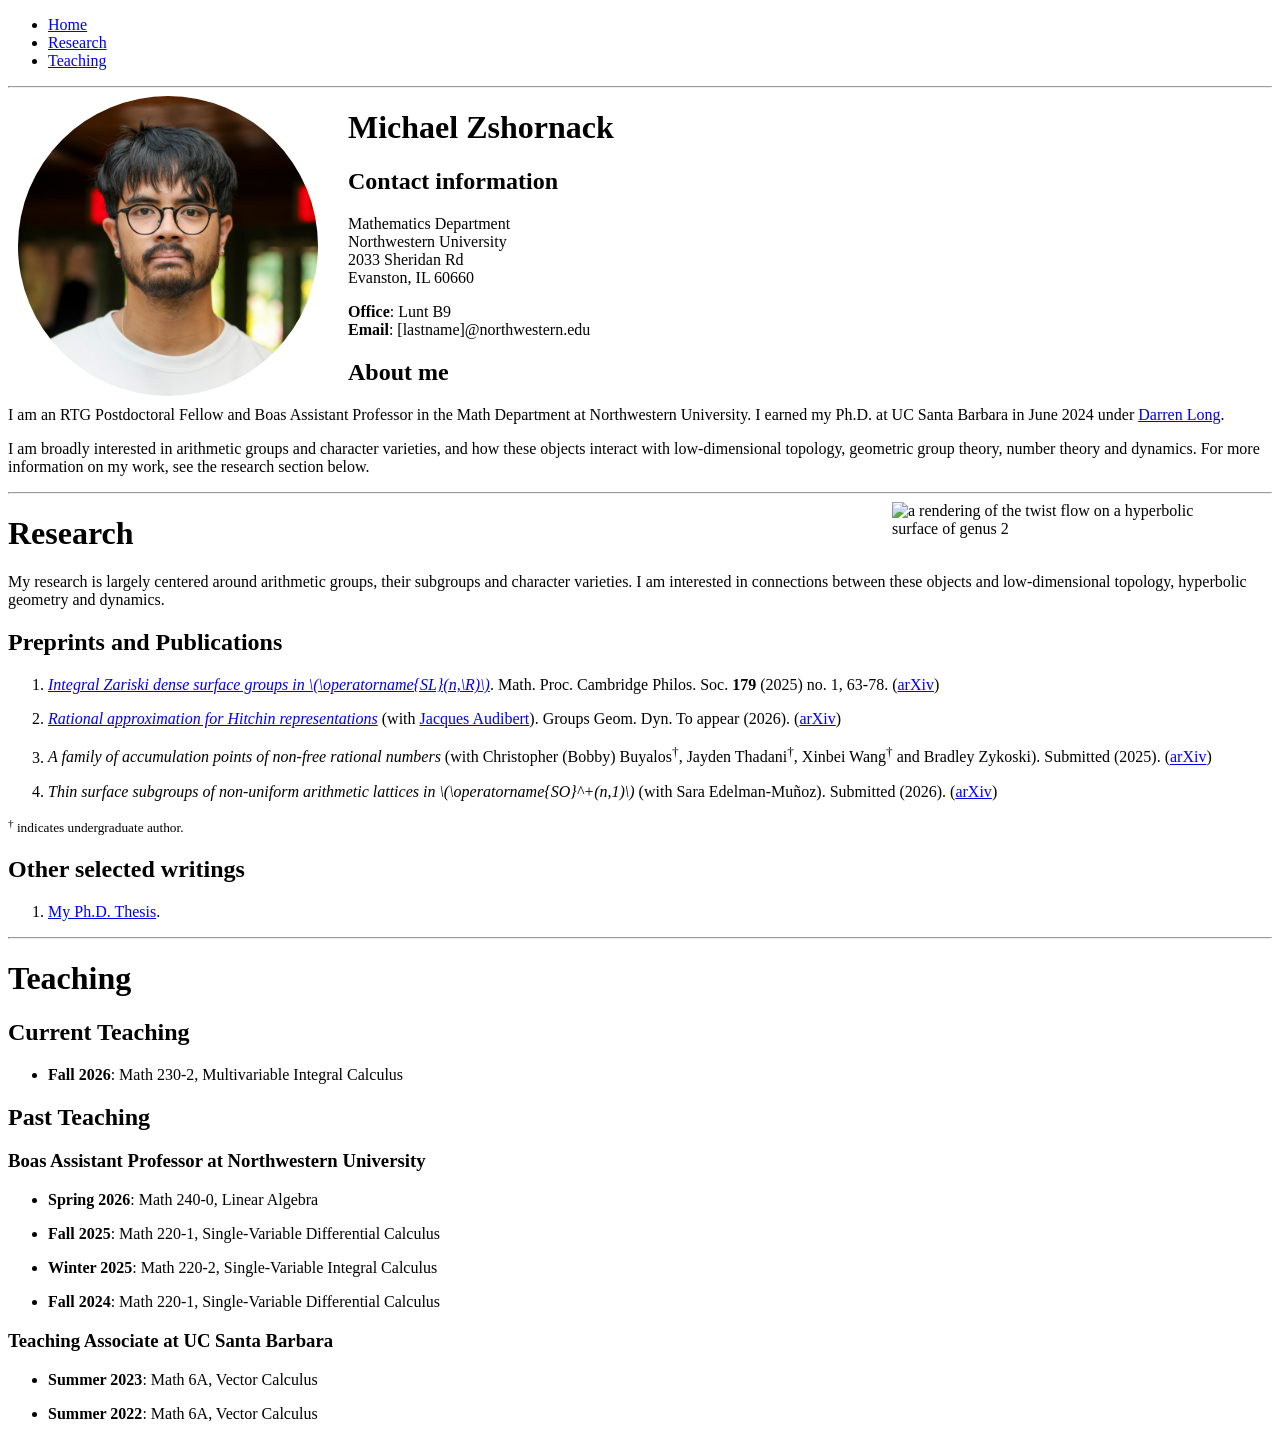
==== index.html @ 96bb4e3c "Update from https://github.com/mzshornack/personal_website/commit/6cad59f64ecd02c2e3050cb6d50b2bb902" ====
<!DOCTYPE html>
<html lang="en-us">
  <head>
	<meta name="generator" content="Hugo 0.163.3">
    <meta charset="utf-8">
    <meta name="viewport" content="width=device-width, initial-scale=1">
    <title>Home | Michael Zshornack&#39;s Homepage</title>
    <link rel="stylesheet" href="/css/style.css" />
    <link rel="stylesheet" href="/css/fonts.css" />
    
  </head>

  <body>
    <nav>
    <UL class="menu">
      
      <li><a href="/">Home</a></li>
      
      <li><a href="/#research">Research</a></li>
      
      <li><a href="/#teaching">Teaching</a></li>
      
    </UL>
    <hr/>
    </nav>




<img align="left" width="300" src="/images/profile.sq.png" style="margin: 0px 30px 0px 10px; border-radius:50%" alt="a photograph of Michael Zshornack">
<h1 id="michael-zshornack">Michael Zshornack</h1>
<h2 id="contact-information">Contact information</h2>
<p>Mathematics Department<br>
Northwestern University<br>
2033 Sheridan Rd<br>
Evanston, IL 60660</p>
<p><strong>Office</strong>: Lunt B9<br>
<strong>Email</strong>: [lastname]@northwestern.edu</p>
<h2 id="about-me">About me</h2>
<p>I am an RTG Postdoctoral Fellow and Boas Assistant Professor in the Math Department at Northwestern University. I earned my Ph.D. at UC Santa Barbara in June 2024 under <a href="https://web.math.ucsb.edu/~long/" target="_blank">Darren Long</a>.</p>
<p>I am broadly interested in arithmetic groups and character varieties, and how these objects interact with low-dimensional topology, geometric group theory, number theory and dynamics. For more information on my work, see the research section below.</p>
<hr>
<img align="right" width="350" src="images/twist.png" style="margin: 0px 30px 0px 30px;" alt="a rendering of the twist flow on a hyperbolic surface of genus 2">
<h1 id="research">Research</h1>
<p>My research is largely centered around arithmetic groups, their subgroups and character varieties. I am interested in connections between these objects and low-dimensional topology, hyperbolic geometry and dynamics.</p>
<h2 id="preprints-and-publications">Preprints and Publications</h2>
<ol>
<li>
<p><a href="https://doi.org/10.1017/S0305004125000295" target="_blank"><em>Integral Zariski dense surface groups in \(\operatorname{SL}(n,\R)\)</em></a>. Math. Proc. Cambridge Philos. Soc. <strong>179</strong> (2025) no. 1, 63-78. (<a href="https://arxiv.org/abs/2211.08616" target="_blank">arXiv</a>)</p>
</li>
<li>
<p><a href="https://doi.org/10.4171/ggd/969" target="_blank"><em>Rational approximation for Hitchin representations</em></a> (with <a href="https://sites.google.com/view/jacquesaudibert" target="_blank">Jacques Audibert</a>). Groups Geom. Dyn. To appear (2026). (<a href="https://arxiv.org/abs/2310.15121" target="_blank">arXiv</a>)</p>
</li>
<li>
<p><em>A family of accumulation points of non-free rational numbers</em> (with Christopher (Bobby) Buyalos<sup>†</sup>, Jayden Thadani<sup>†</sup>, Xinbei Wang<sup>†</sup> and Bradley Zykoski). Submitted (2025). (<a href="https://arxiv.org/abs/2511.10422" target="_blank">arXiv</a>)</p>
</li>
<li>
<p><em>Thin surface subgroups of non-uniform arithmetic lattices in \(\operatorname{SO}^+(n,1)\)</em> (with Sara Edelman-Muñoz). Submitted (2026). (<a href="https://arxiv.org/abs/2605.11129" target="_blank">arXiv</a>)</p>
</li>
</ol>
<p><small><sup>†</sup> indicates undergraduate author.</small></p>
<h2 id="other-selected-writings">Other selected writings</h2>
<ol>
<li><a href="https://escholarship.org/content/qt44d3k3nn/qt44d3k3nn_noSplash_32793198b9b200eecfd754f2f4ddc1bf.pdf" target="_blank">My Ph.D. Thesis</a>.</li>
</ol>
<hr>
<h1 id="teaching">Teaching</h1>
<h2 id="current-teaching">Current Teaching</h2>
<ul>
<li><strong>Fall 2026</strong>: Math 230-2, Multivariable Integral Calculus</li>
</ul>
<h2 id="past-teaching">Past Teaching</h2>
<h3 id="boas-assistant-professor-at-northwestern-university">Boas Assistant Professor at Northwestern University</h3>
<ul>
<li>
<p><strong>Spring 2026</strong>: Math 240-0, Linear Algebra</p>
</li>
<li>
<p><strong>Fall 2025</strong>: Math 220-1, Single-Variable Differential Calculus</p>
</li>
<li>
<p><strong>Winter 2025</strong>: Math 220-2, Single-Variable Integral Calculus</p>
</li>
<li>
<p><strong>Fall 2024</strong>: Math 220-1, Single-Variable Differential Calculus</p>
</li>
</ul>
<h3 id="teaching-associate-at-uc-santa-barbara">Teaching Associate at UC Santa Barbara</h3>
<ul>
<li>
<p><strong>Summer 2023</strong>: Math 6A, Vector Calculus</p>
</li>
<li>
<p><strong>Summer 2022</strong>: Math 6A, Vector Calculus</p>
</li>
</ul>


<ul>
  
  
  
</ul>

  <footer>
  <link rel="stylesheet" href="//cdn.jsdelivr.net/npm/katex/dist/katex.min.css">
<script src="//cdn.jsdelivr.net/npm/@xiee/utils/js/math-code.min.js" defer></script>
<script src="//cdn.jsdelivr.net/npm/katex/dist/katex.min.js" defer></script>
<script src="//cdn.jsdelivr.net/npm/katex/dist/contrib/auto-render.min.js" defer></script>
<script src="//cdn.jsdelivr.net/npm/@xiee/utils/js/render-katex.js" defer></script>

<script src="//cdn.jsdelivr.net/npm/@xiee/utils/js/center-img.min.js" defer></script>

<style>
    .katex { font-size: 1.1em; }
</style>
  
  </footer>
  </body>
</html>
---- css/fonts.css ----
body {
  font-family: Palatino, "Times New Roman", serif;
}
code {
  font-family: "Lucida Console", Monaco, monospace;
  font-size: 85%;
}
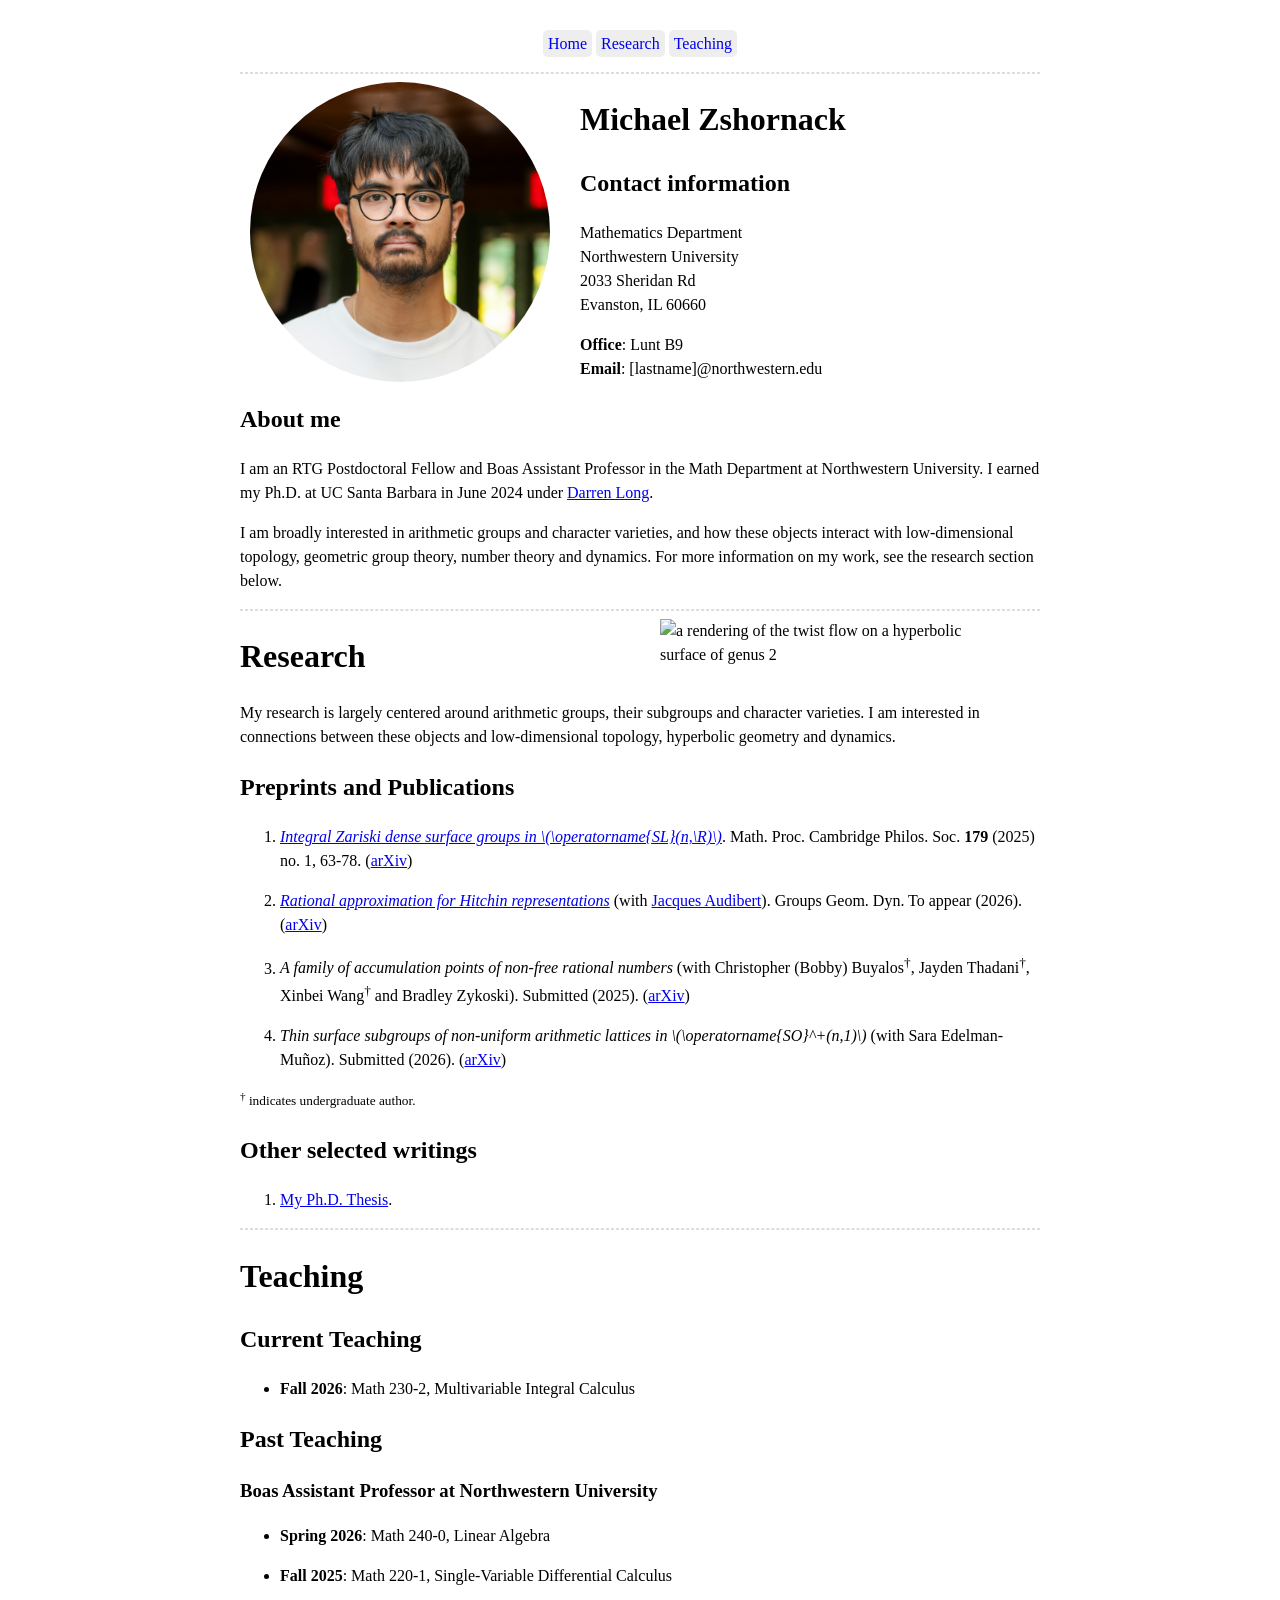
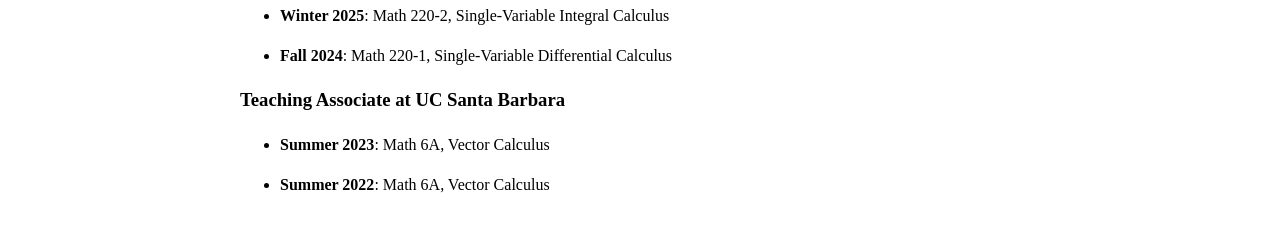
==== commit 7dc6a2ad: "Update from https://github.com/mzshornack/personal_website/commit/6a63d109ba52f3dfade4a9933a23c98a21" ====
--- a/index.html
+++ b/index.html
@@ -4,7 +4,8 @@
 	<meta name="generator" content="Hugo 0.163.3">
     <meta charset="utf-8">
     <meta name="viewport" content="width=device-width, initial-scale=1">
-    <title>Home | Michael Zshornack&#39;s Homepage</title>
+    
+    <title>Michael Zshornack&#39;s Homepage</title>
     <link rel="stylesheet" href="/css/style.css" />
     <link rel="stylesheet" href="/css/fonts.css" />
     
--- a/css/style.css
+++ b/css/style.css
@@ -0,0 +1,52 @@
+body {
+  max-width: 800px;
+  margin: auto;
+  padding: 1em;
+  line-height: 1.5;
+}
+
+/* header and footer areas */
+.menu { padding: 0; }
+.menu li { display: inline-block; }
+.article-meta, .menu a {
+  text-decoration: none;
+  background: #eee;
+  padding: 5px;
+  border-radius: 5px;
+}
+.menu, .article-meta, footer { text-align: center; }
+.title { font-size: 1.1em; }
+footer a { text-decoration: none; }
+hr { 
+  /* adjusts color of the border line between sections */
+  border-style: dashed;
+  color: #ddd;
+}
+
+/* code */
+pre {
+  border: 1px solid #ddd;
+  box-shadow: 5px 5px 5px #eee;
+  padding: 1em;
+  overflow-x: auto;
+}
+code { background: #f9f9f9; }
+pre code { background: none; }
+
+/* misc elements */
+img, iframe, video { max-width: 100%; }
+main { hyphens: auto; }
+blockquote {
+  background: #f9f9f9;
+  border-left: 5px solid #ccc;
+  padding: 3px 1em 3px;
+}
+
+table {
+  margin: auto;
+  border-top: 1px solid #666;
+  border-bottom: 1px solid #666;
+}
+table thead th { border-bottom: 1px solid #ddd; }
+th, td { padding: 5px; }
+thead, tfoot, tr:nth-child(even) { background: #eee; }
--- a/css/fonts.css
+++ b/css/fonts.css
@@ -1,7 +1,7 @@
 body {
-  font-family: Palatino, "Times New Roman", serif;
+  font-family: "Georgia", Palatino, serif;
 }
 code {
   font-family: "Lucida Console", Monaco, monospace;
   font-size: 85%;
-}
+}
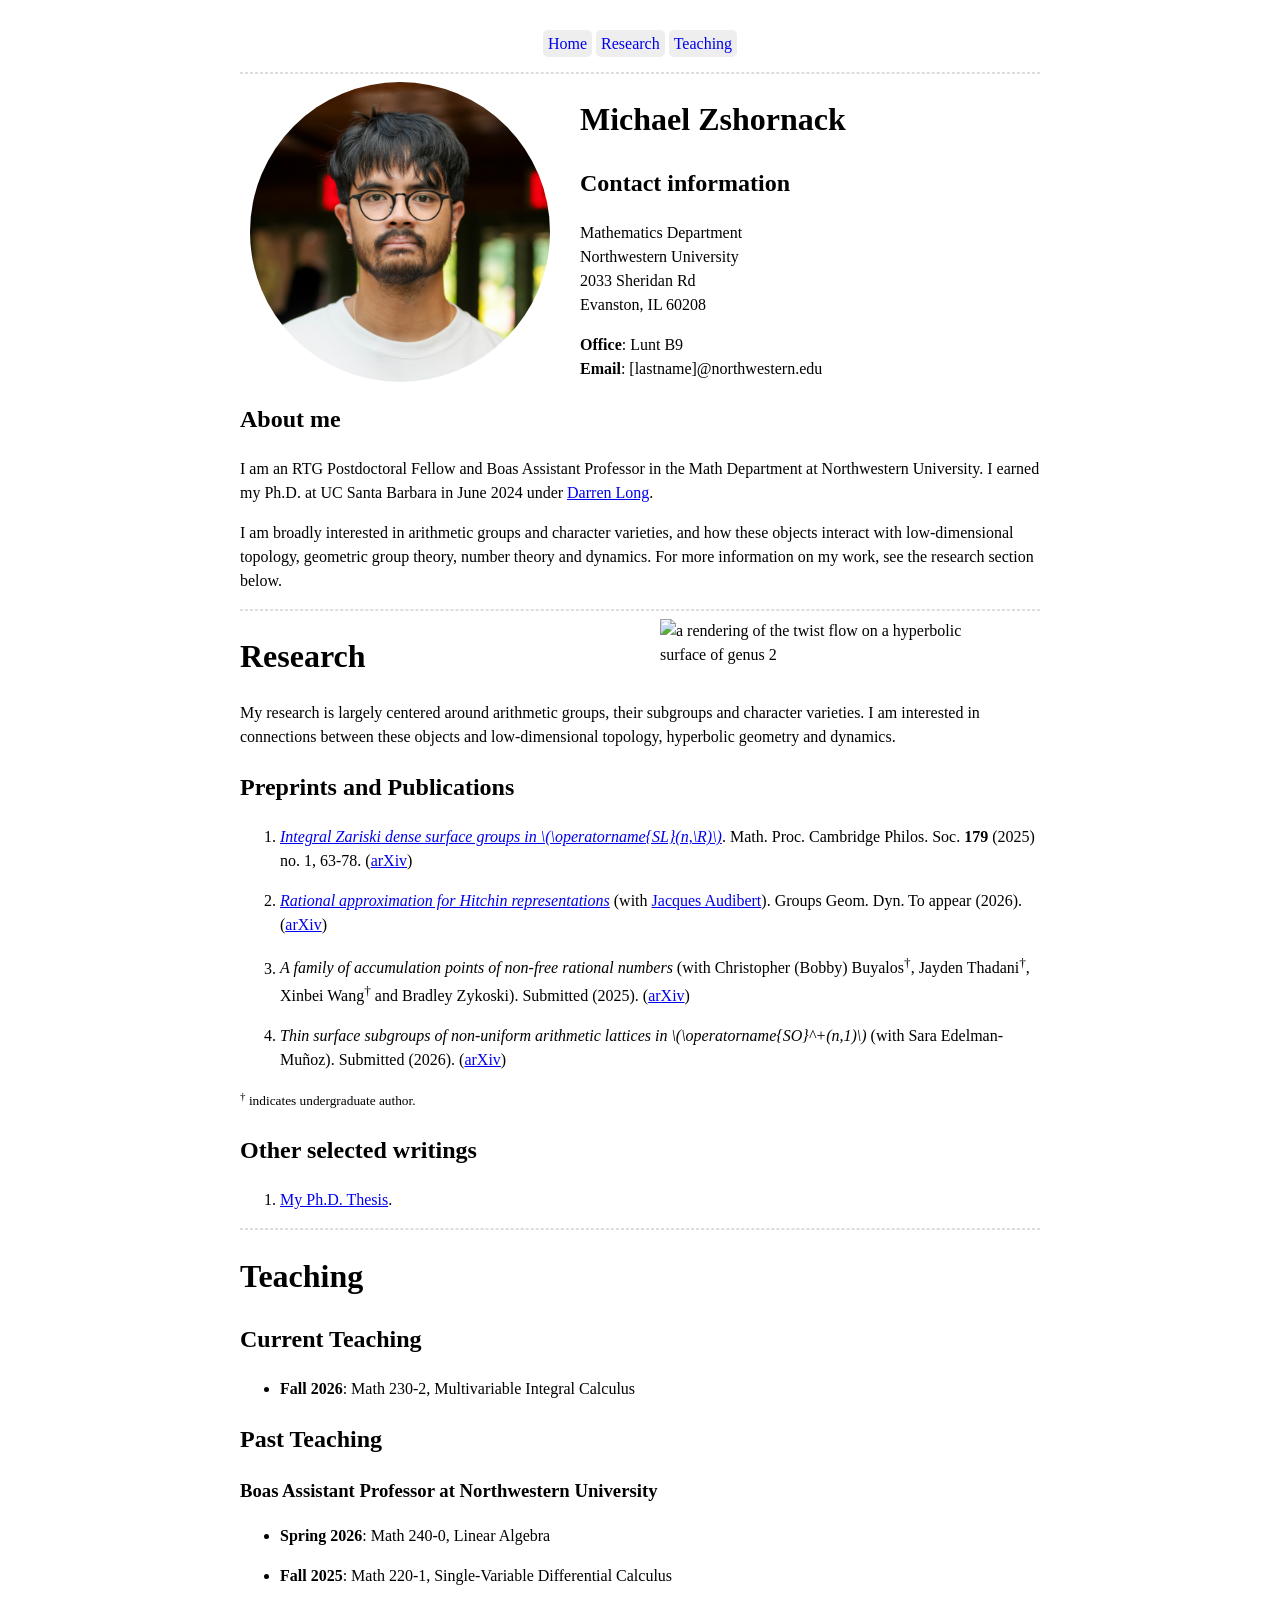
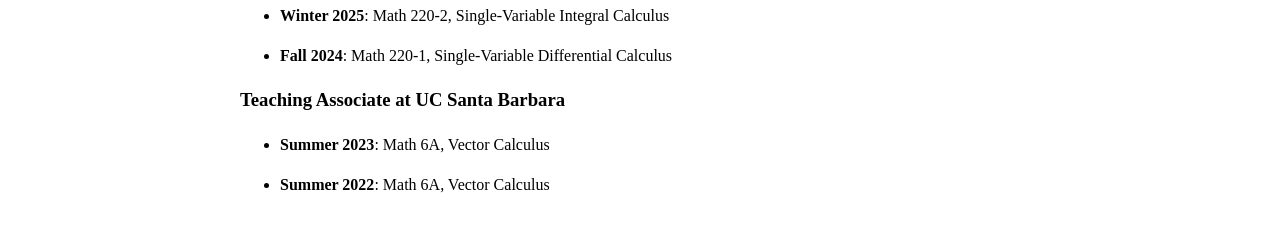
==== commit af388f6e: "Update from https://github.com/mzshornack/personal_website/commit/a0e356b5f8e258766f0b9244fe5de5f8c5" ====
--- a/index.html
+++ b/index.html
@@ -34,7 +34,7 @@
 <p>Mathematics Department<br>
 Northwestern University<br>
 2033 Sheridan Rd<br>
-Evanston, IL 60660</p>
+Evanston, IL 60208</p>
 <p><strong>Office</strong>: Lunt B9<br>
 <strong>Email</strong>: [lastname]@northwestern.edu</p>
 <h2 id="about-me">About me</h2>
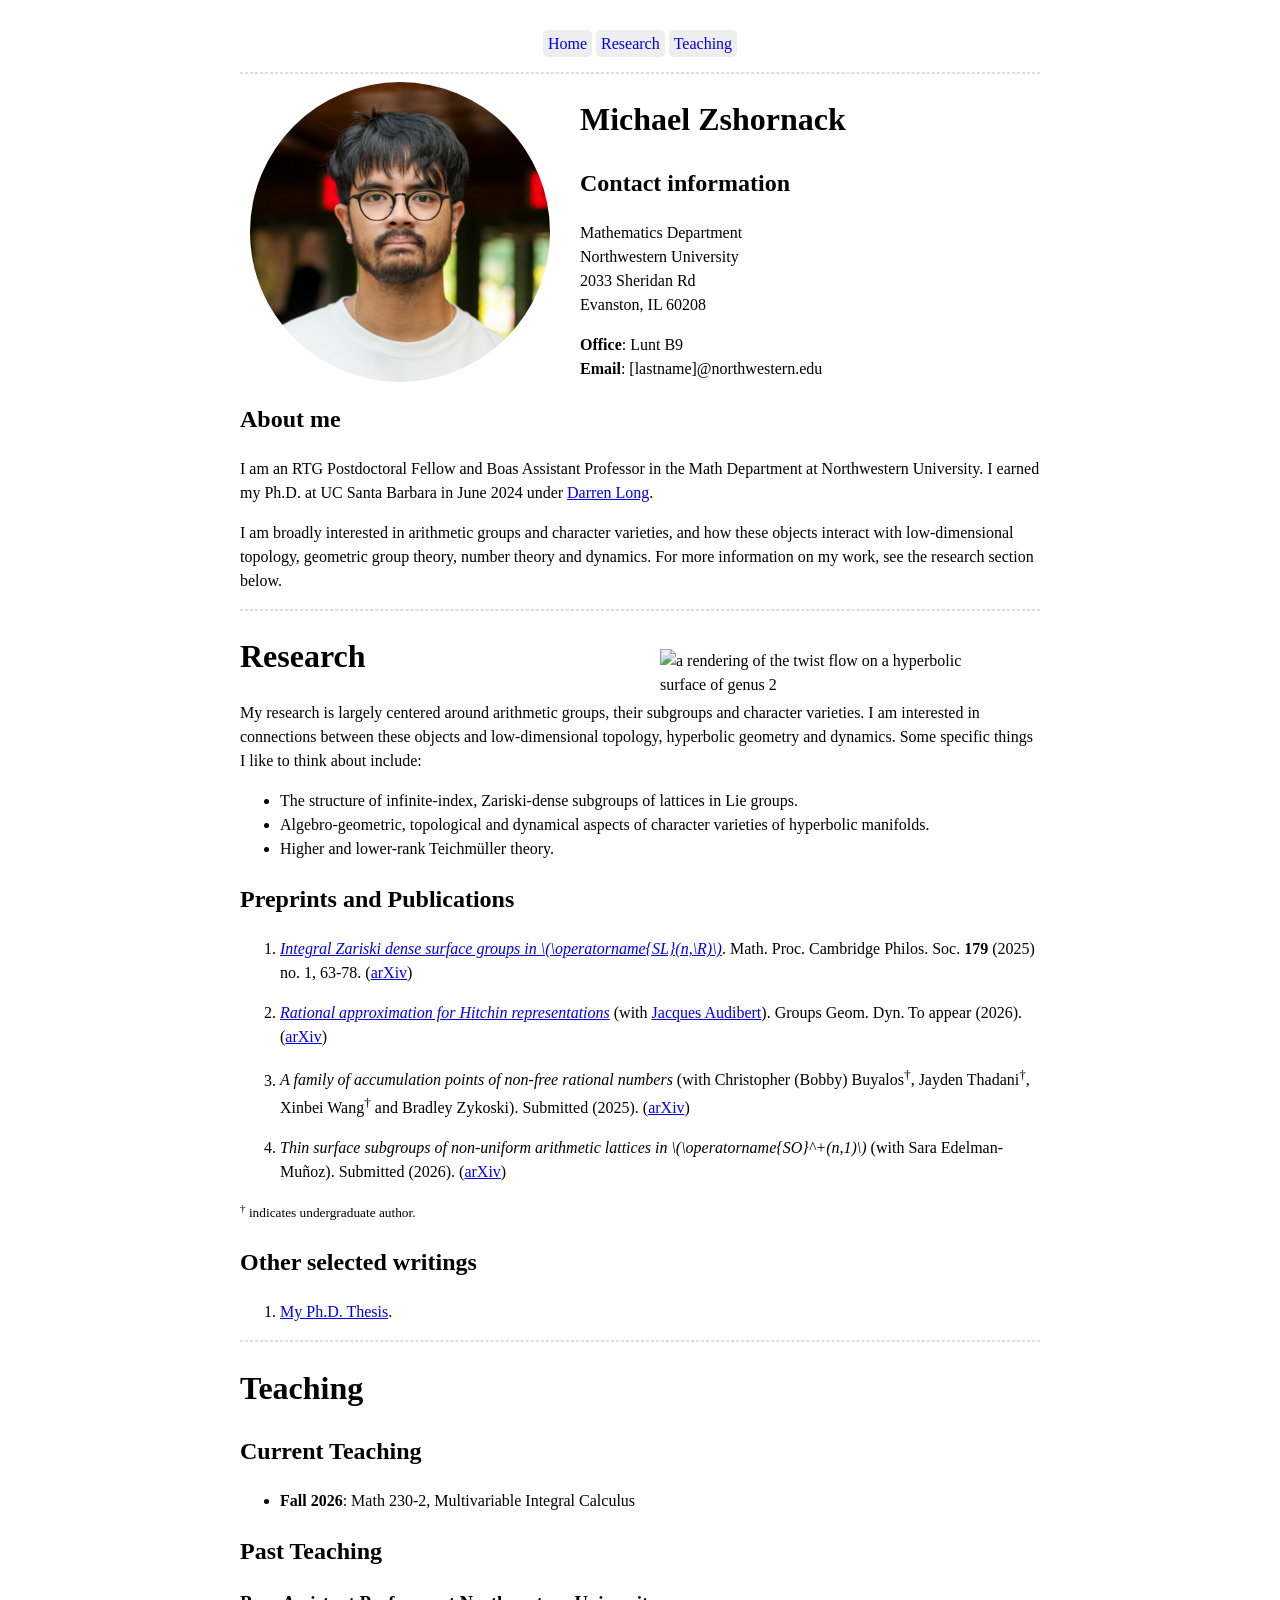
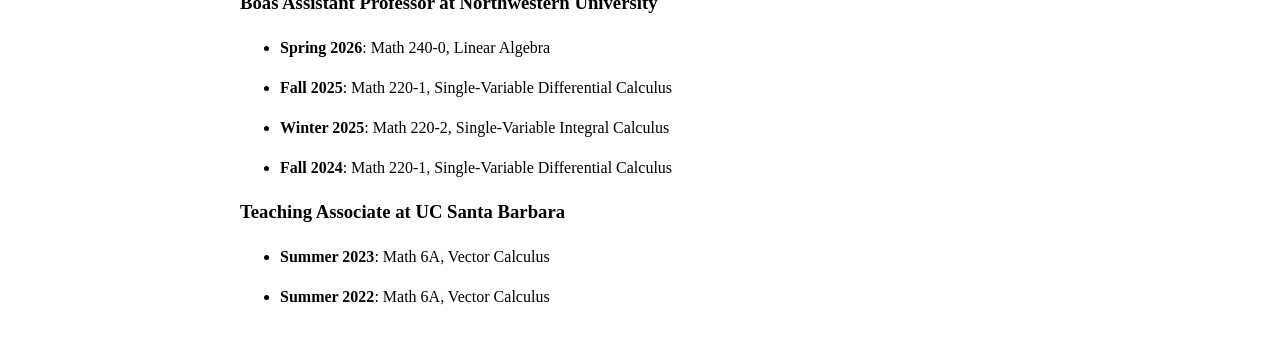
==== commit fae0155a: "Update from https://github.com/mzshornack/personal_website/commit/cbc8a88b6f8805d931caee07a91da6b4f7" ====
--- a/index.html
+++ b/index.html
@@ -41,9 +41,14 @@
 <p>I am an RTG Postdoctoral Fellow and Boas Assistant Professor in the Math Department at Northwestern University. I earned my Ph.D. at UC Santa Barbara in June 2024 under <a href="https://web.math.ucsb.edu/~long/" target="_blank">Darren Long</a>.</p>
 <p>I am broadly interested in arithmetic groups and character varieties, and how these objects interact with low-dimensional topology, geometric group theory, number theory and dynamics. For more information on my work, see the research section below.</p>
 <hr>
-<img align="right" width="350" src="images/twist.png" style="margin: 0px 30px 0px 30px;" alt="a rendering of the twist flow on a hyperbolic surface of genus 2">
+<img align="right" width="350" src="images/twist.png" style="margin: 30px 30px 0px 30px;" alt="a rendering of the twist flow on a hyperbolic surface of genus 2">
 <h1 id="research">Research</h1>
-<p>My research is largely centered around arithmetic groups, their subgroups and character varieties. I am interested in connections between these objects and low-dimensional topology, hyperbolic geometry and dynamics.</p>
+<p>My research is largely centered around arithmetic groups, their subgroups and character varieties. I am interested in connections between these objects and low-dimensional topology, hyperbolic geometry and dynamics. Some specific things I like to think about include:</p>
+<ul>
+<li>The structure of infinite-index, Zariski-dense subgroups of lattices in Lie groups.</li>
+<li>Algebro-geometric, topological and dynamical aspects of character varieties of hyperbolic manifolds.</li>
+<li>Higher and lower-rank Teichmüller theory.</li>
+</ul>
 <h2 id="preprints-and-publications">Preprints and Publications</h2>
 <ol>
 <li>
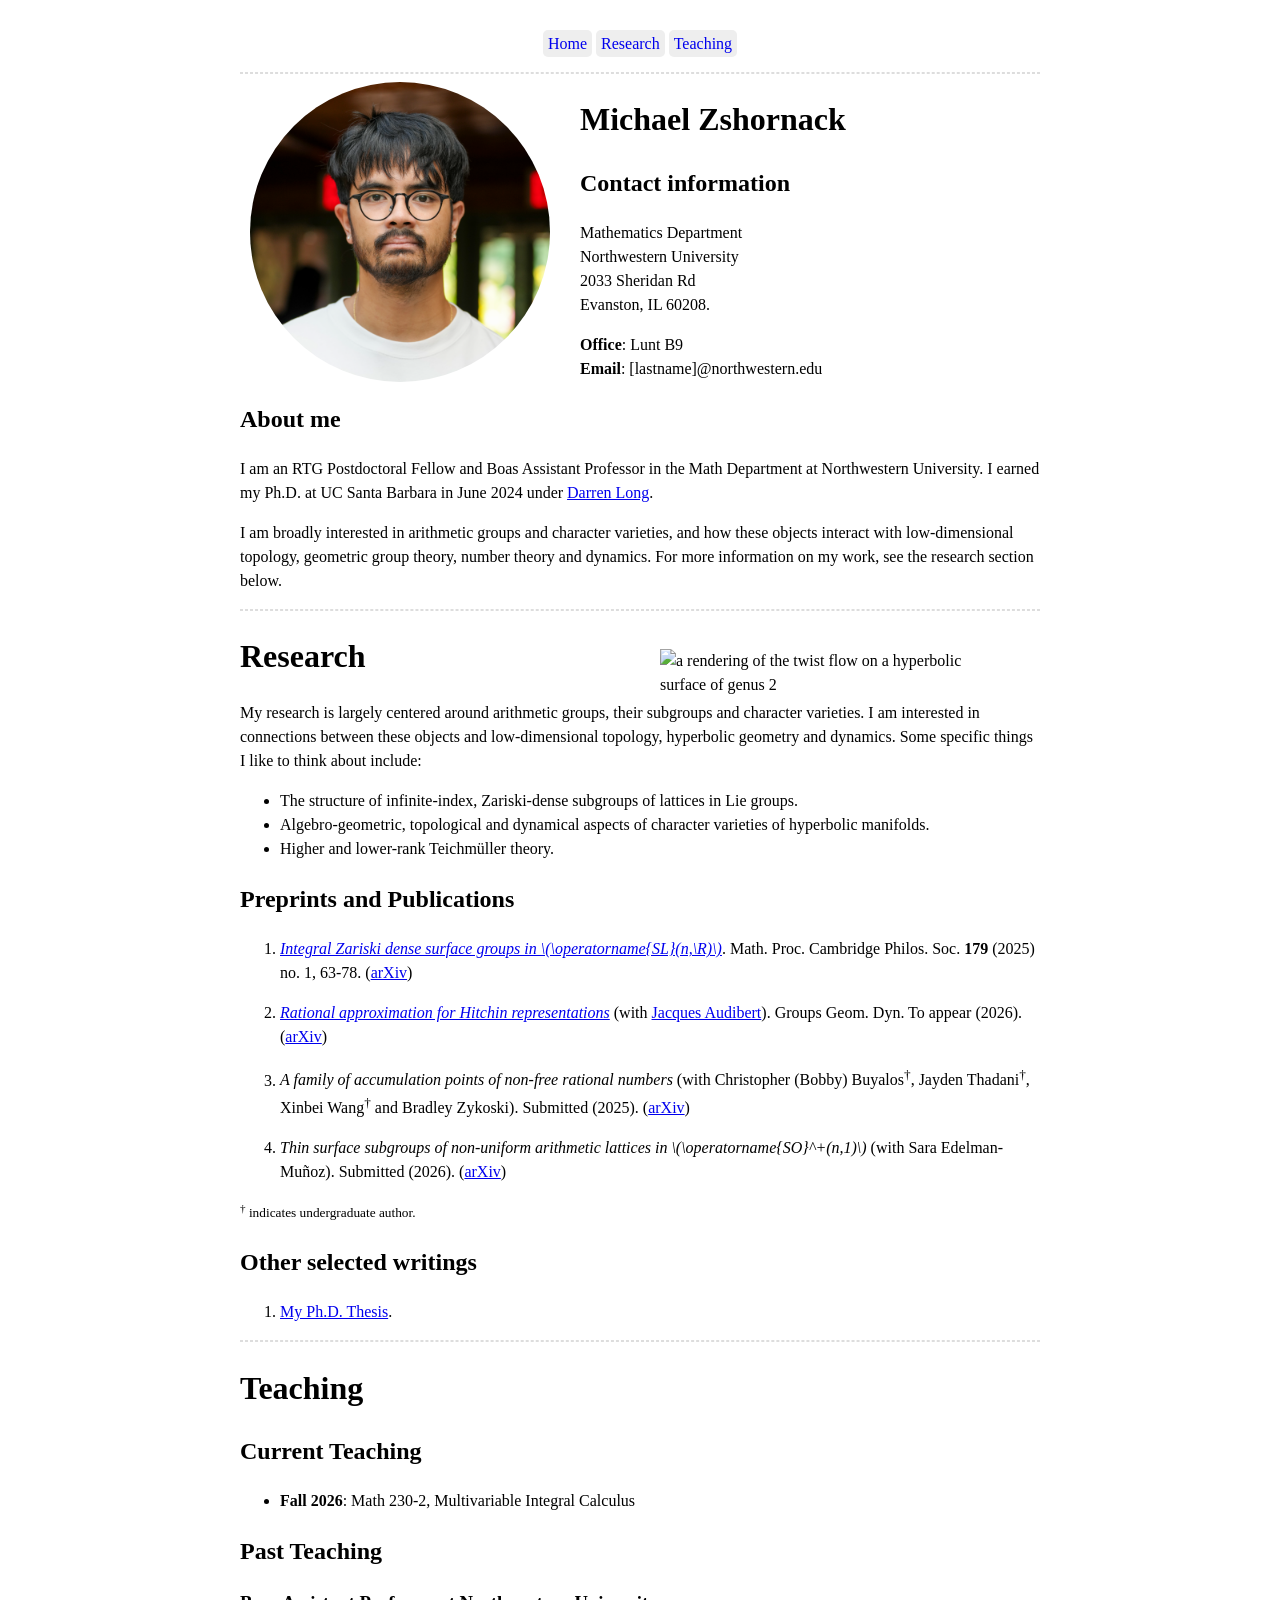
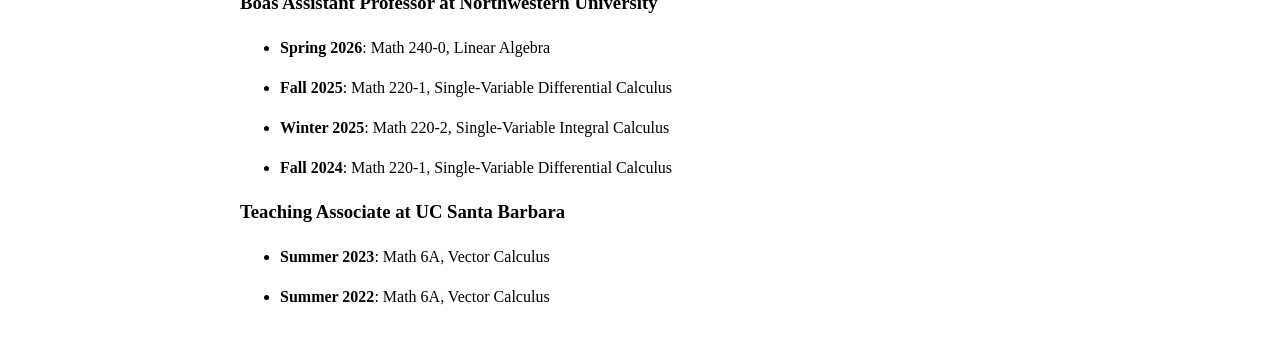
==== commit bc6b117f: "Update from https://github.com/mzshornack/personal_website/commit/d6de4cba87a52f49db15d5cd008606d7a4" ====
--- a/index.html
+++ b/index.html
@@ -34,7 +34,7 @@
 <p>Mathematics Department<br>
 Northwestern University<br>
 2033 Sheridan Rd<br>
-Evanston, IL 60208</p>
+Evanston, IL 60208.</p>
 <p><strong>Office</strong>: Lunt B9<br>
 <strong>Email</strong>: [lastname]@northwestern.edu</p>
 <h2 id="about-me">About me</h2>
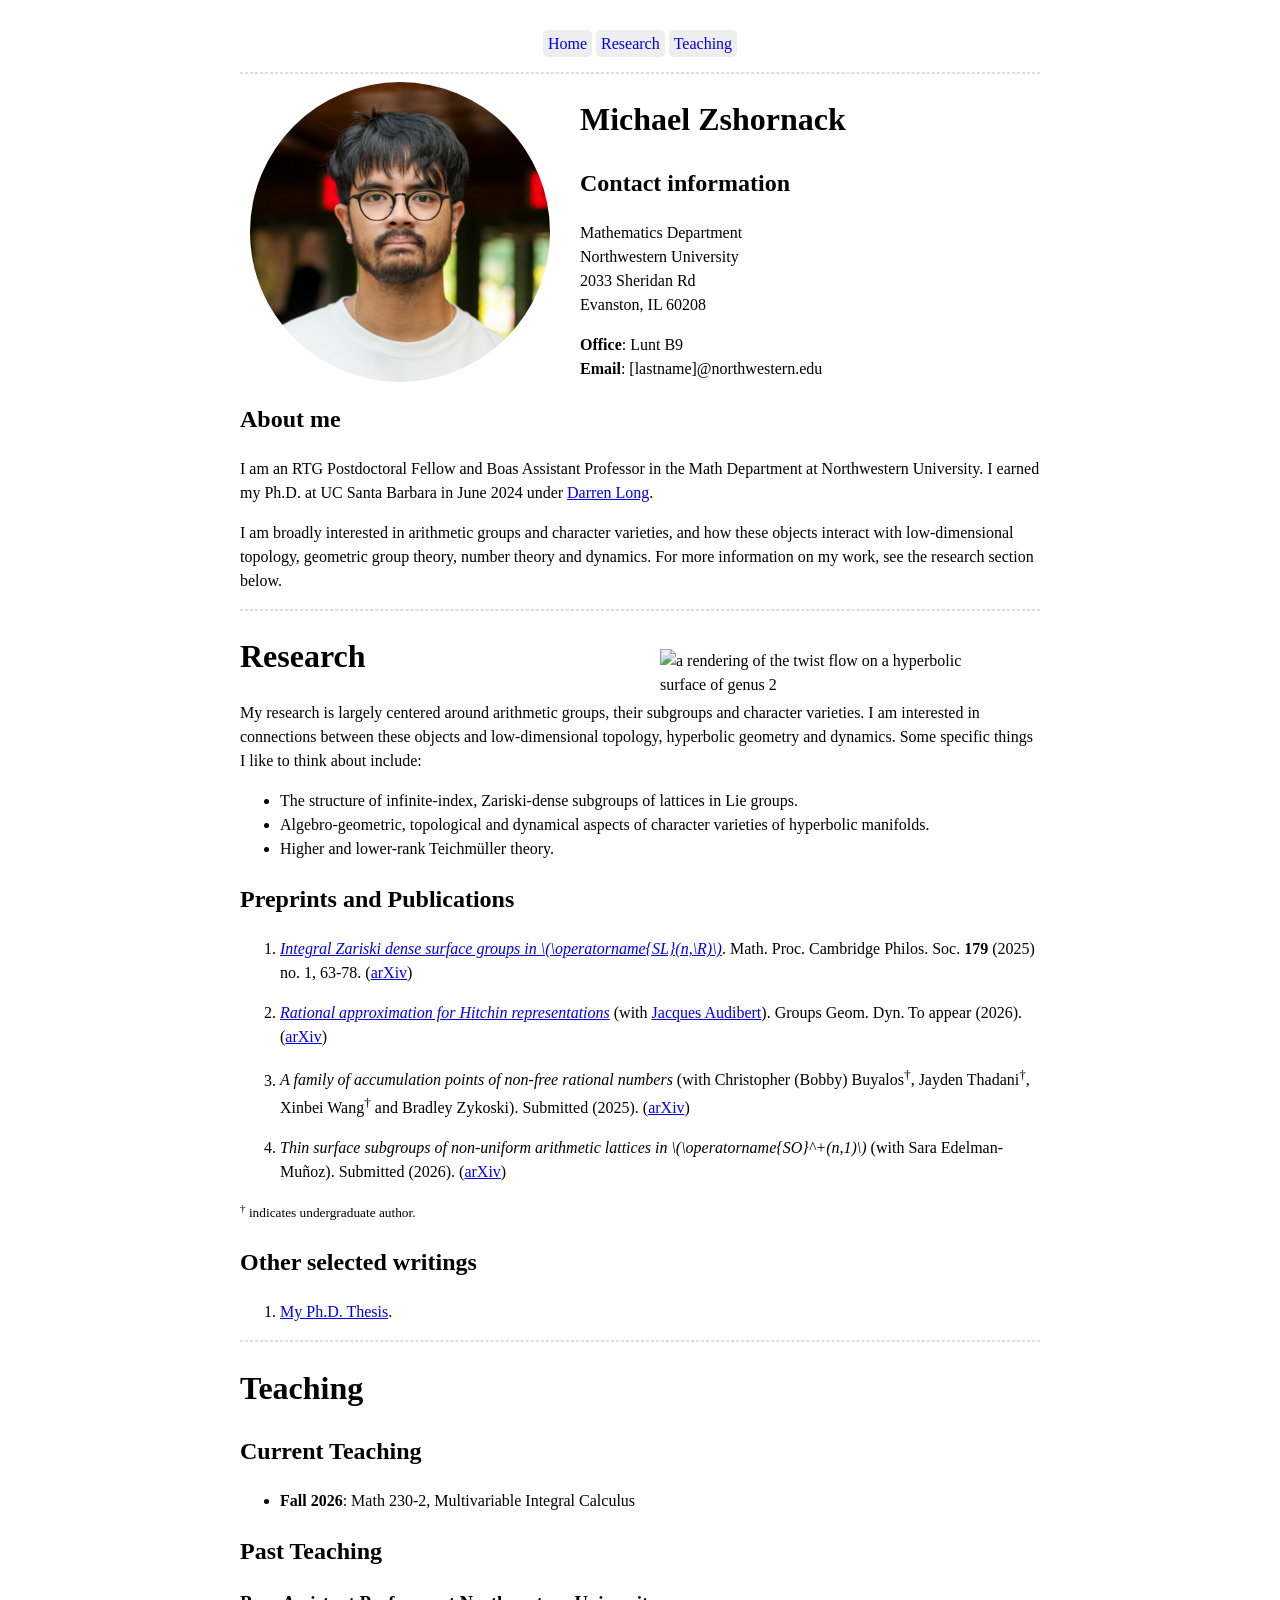
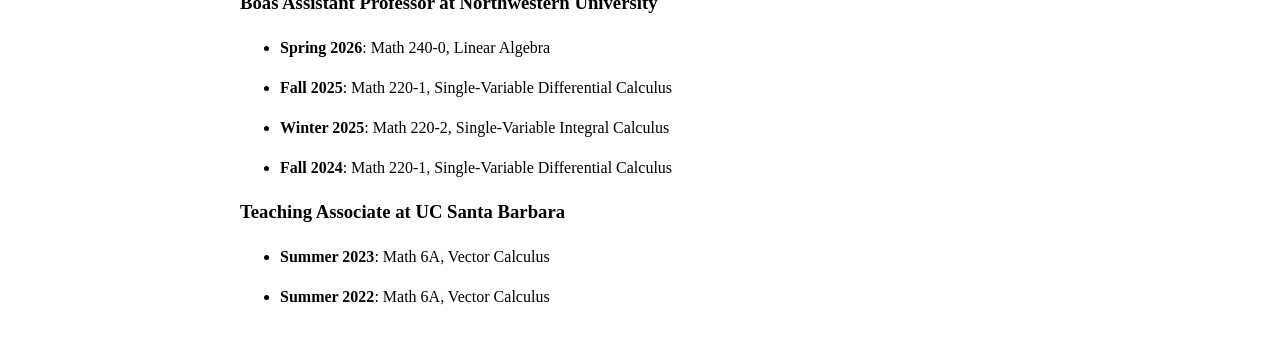
==== commit 0430c0ad: "Update from https://github.com/mzshornack/personal_website/commit/66dc05baed53deb524d0a588c1e6d1ef59" ====
--- a/index.html
+++ b/index.html
@@ -34,7 +34,7 @@
 <p>Mathematics Department<br>
 Northwestern University<br>
 2033 Sheridan Rd<br>
-Evanston, IL 60208.</p>
+Evanston, IL 60208</p>
 <p><strong>Office</strong>: Lunt B9<br>
 <strong>Email</strong>: [lastname]@northwestern.edu</p>
 <h2 id="about-me">About me</h2>
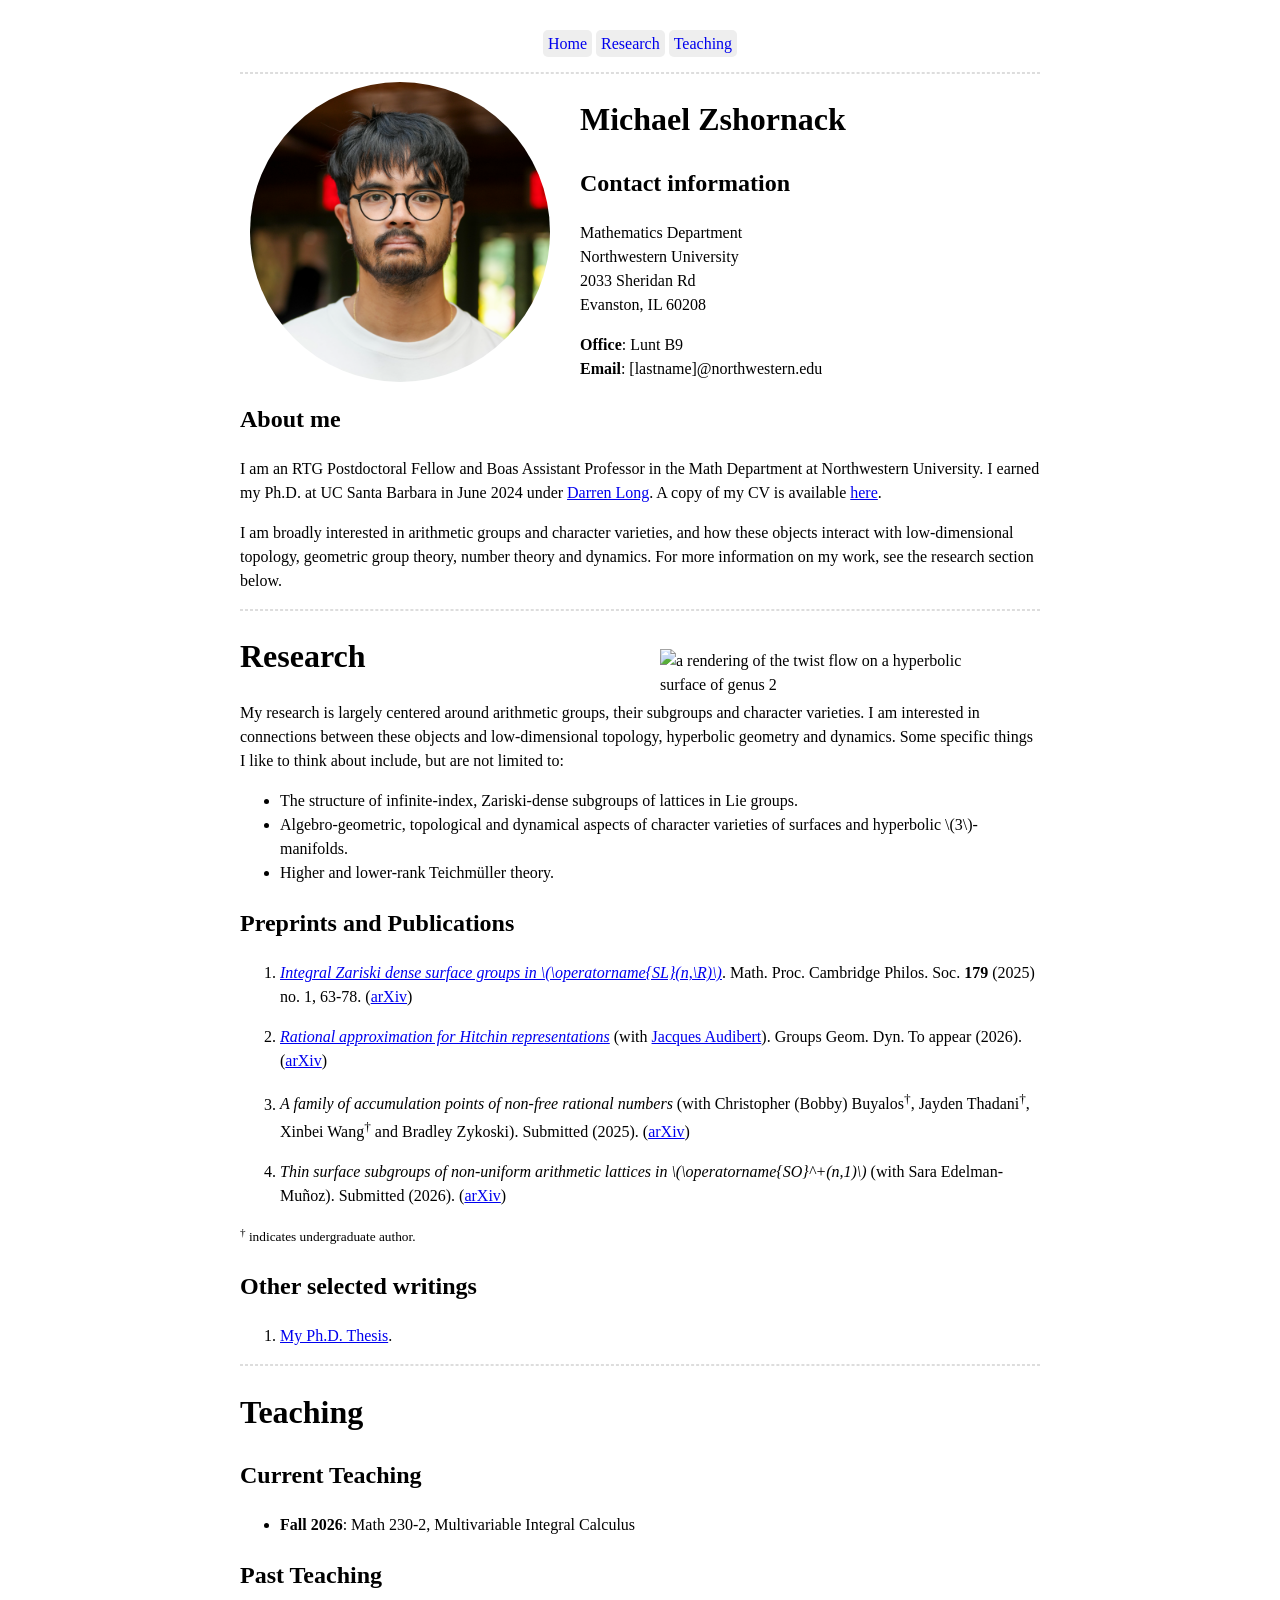
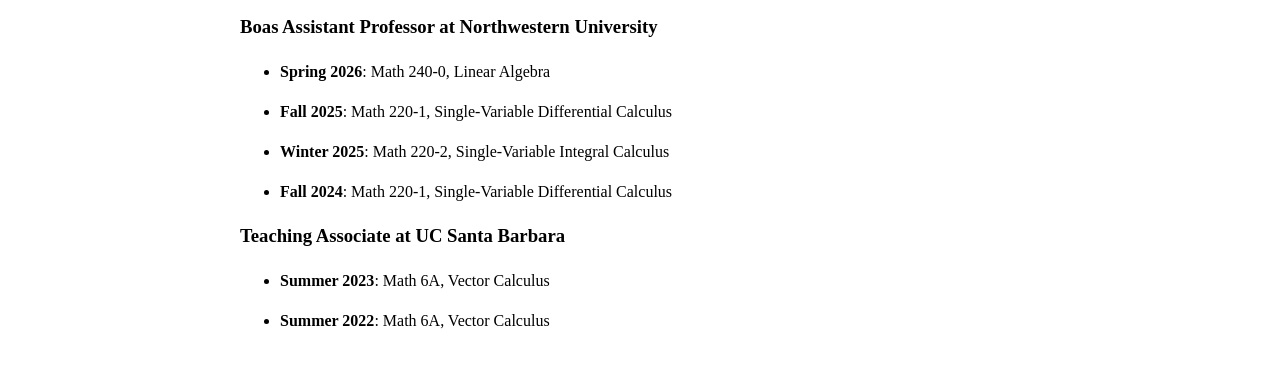
==== commit a3579a1f: "Update from https://github.com/mzshornack/personal_website/commit/dfa2bc006bbe52879c1266c6baa8480b59" ====
--- a/index.html
+++ b/index.html
@@ -38,15 +38,15 @@
 <p><strong>Office</strong>: Lunt B9<br>
 <strong>Email</strong>: [lastname]@northwestern.edu</p>
 <h2 id="about-me">About me</h2>
-<p>I am an RTG Postdoctoral Fellow and Boas Assistant Professor in the Math Department at Northwestern University. I earned my Ph.D. at UC Santa Barbara in June 2024 under <a href="https://web.math.ucsb.edu/~long/" target="_blank">Darren Long</a>.</p>
+<p>I am an RTG Postdoctoral Fellow and Boas Assistant Professor in the Math Department at Northwestern University. I earned my Ph.D. at UC Santa Barbara in June 2024 under <a href="https://web.math.ucsb.edu/~long/" target="_blank">Darren Long</a>. A copy of my CV is available <a href="/docs/CV.pdf" target="_blank">here</a>.</p>
 <p>I am broadly interested in arithmetic groups and character varieties, and how these objects interact with low-dimensional topology, geometric group theory, number theory and dynamics. For more information on my work, see the research section below.</p>
 <hr>
 <img align="right" width="350" src="images/twist.png" style="margin: 30px 30px 0px 30px;" alt="a rendering of the twist flow on a hyperbolic surface of genus 2">
 <h1 id="research">Research</h1>
-<p>My research is largely centered around arithmetic groups, their subgroups and character varieties. I am interested in connections between these objects and low-dimensional topology, hyperbolic geometry and dynamics. Some specific things I like to think about include:</p>
+<p>My research is largely centered around arithmetic groups, their subgroups and character varieties. I am interested in connections between these objects and low-dimensional topology, hyperbolic geometry and dynamics. Some specific things I like to think about include, but are not limited to:</p>
 <ul>
 <li>The structure of infinite-index, Zariski-dense subgroups of lattices in Lie groups.</li>
-<li>Algebro-geometric, topological and dynamical aspects of character varieties of hyperbolic manifolds.</li>
+<li>Algebro-geometric, topological and dynamical aspects of character varieties of surfaces and hyperbolic \(3\)-manifolds.</li>
 <li>Higher and lower-rank Teichmüller theory.</li>
 </ul>
 <h2 id="preprints-and-publications">Preprints and Publications</h2>
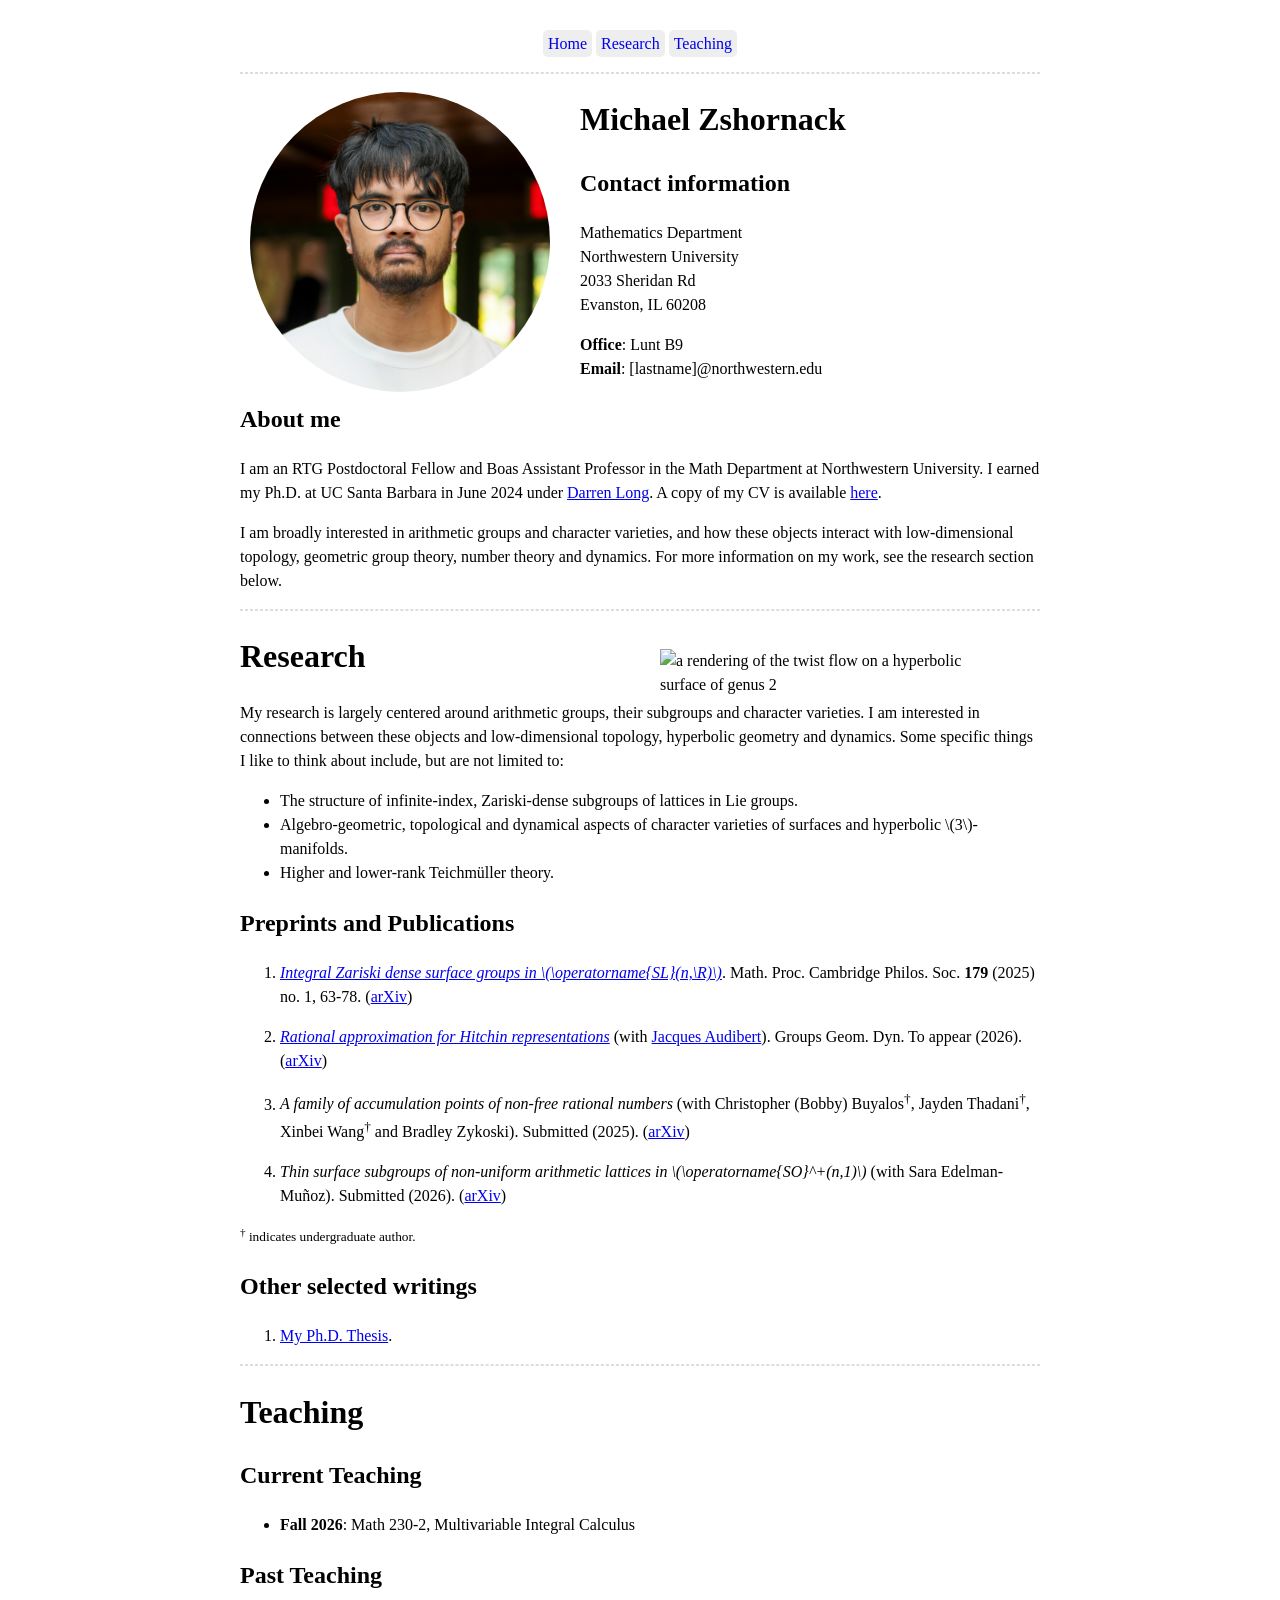
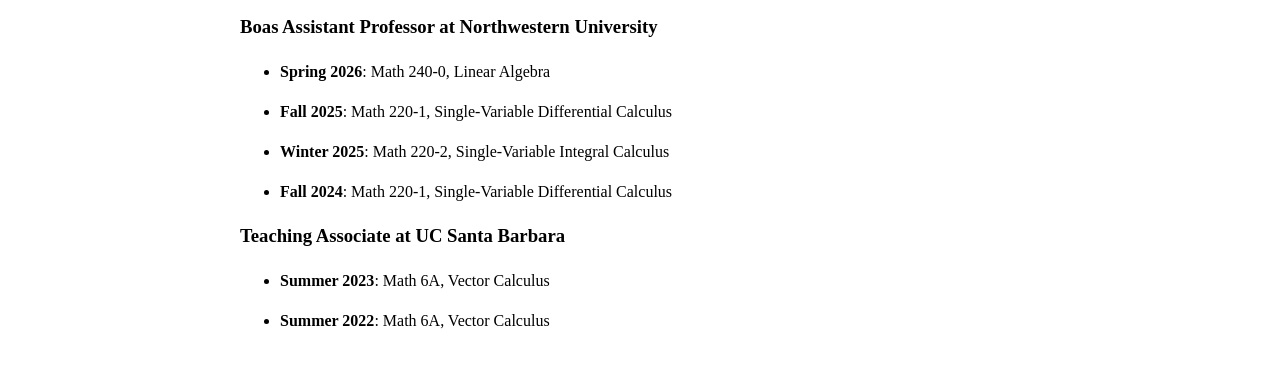
==== commit c08eb857: "Update from https://github.com/mzshornack/personal_website/commit/2d7394a4eee613015424a0e403072be86a" ====
--- a/index.html
+++ b/index.html
@@ -28,7 +28,7 @@
 
 
 
-<img align="left" width="300" src="/images/profile.sq.png" style="margin: 0px 30px 0px 10px; border-radius:50%" alt="a photograph of Michael Zshornack">
+<img align="left" width="300" src="/images/profile.sq.png" style="margin: 10px 30px 0px 10px; border-radius:50%" alt="a photograph of Michael Zshornack">
 <h1 id="michael-zshornack">Michael Zshornack</h1>
 <h2 id="contact-information">Contact information</h2>
 <p>Mathematics Department<br>
